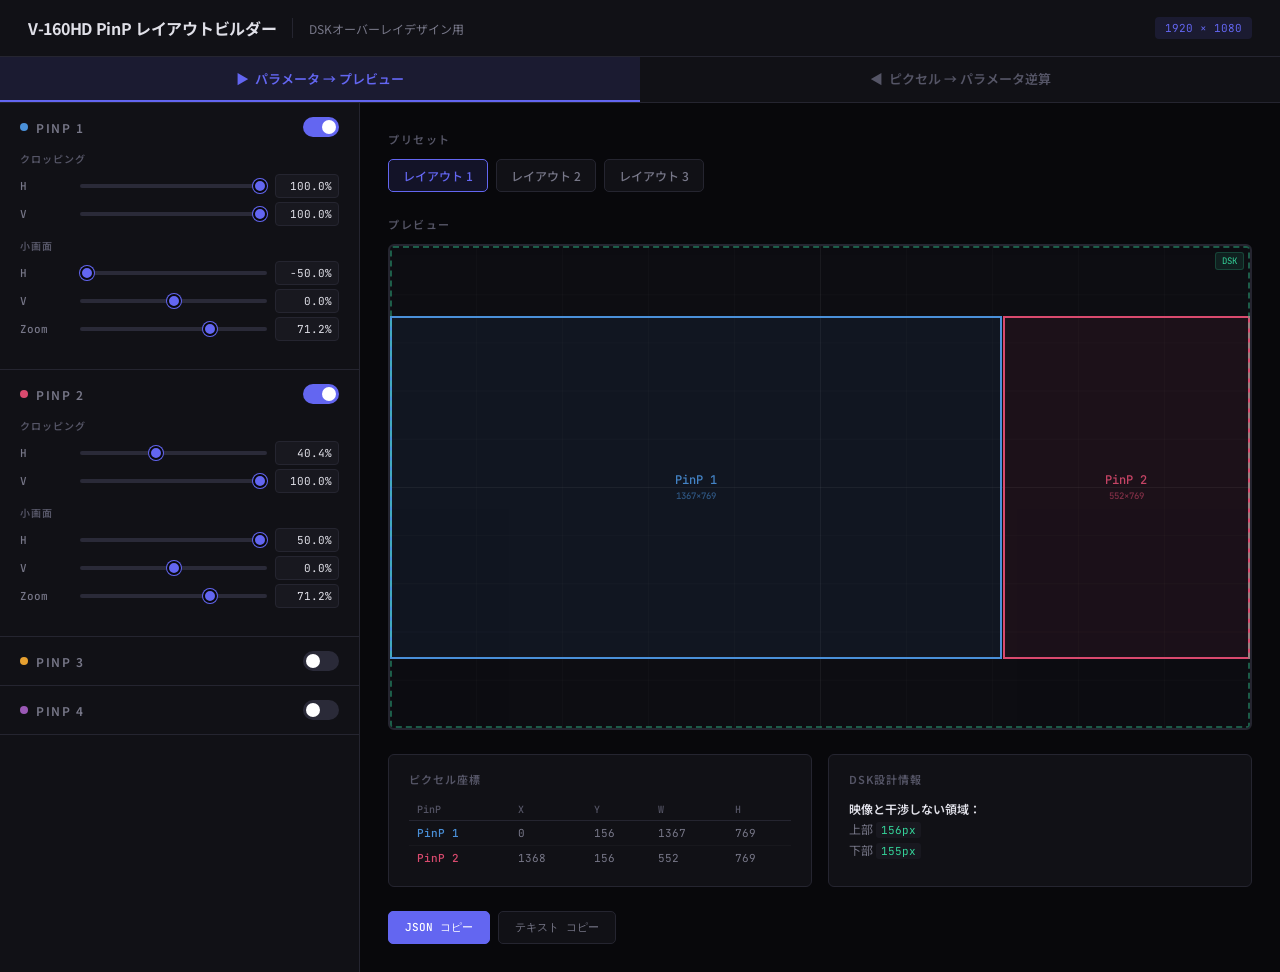
==== v160hd-pinp-builder (1).html @ 489d89f1 "first commit" ====
<!DOCTYPE html>
<html lang="ja">
<head>
<meta charset="UTF-8">
<meta name="viewport" content="width=device-width, initial-scale=1.0">
<title>V-160HD PinP レイアウトビルダー</title>
<style>
  @import url('https://fonts.googleapis.com/css2?family=Noto+Sans+JP:wght@300;400;500;600;700&family=JetBrains+Mono:wght@400;500;600&display=swap');

  :root {
    --bg: #08080b;
    --surface: #111116;
    --surface2: #18181f;
    --border: #252530;
    --border-hover: #3a3a4a;
    --text: #e0e0e8;
    --text-dim: #777788;
    --text-muted: #555566;
    --accent: #6366f1;
    --accent-dim: rgba(99,102,241,0.12);
    --green: #34d399;
    --green-dim: rgba(52,211,153,0.1);
    --orange: #f59e0b;
    --orange-dim: rgba(245,158,11,0.1);
    --mono: 'JetBrains Mono', monospace;
    --sans: 'Noto Sans JP', sans-serif;
  }

  * { margin: 0; padding: 0; box-sizing: border-box; }
  body { font-family: var(--sans); background: var(--bg); color: var(--text); min-height: 100vh; overflow-x: hidden; }

  /* ── App Shell ── */
  .app { display: grid; grid-template-columns: 360px 1fr; grid-template-rows: auto 1fr; min-height: 100vh; }

  /* ── Header ── */
  .header {
    grid-column: 1 / -1; padding: 16px 28px;
    border-bottom: 1px solid var(--border);
    display: flex; align-items: center; gap: 16px; background: var(--surface);
  }
  .header h1 { font-size: 16px; font-weight: 700; letter-spacing: -0.3px; }
  .header .pipe { width: 1px; height: 20px; background: var(--border); }
  .header .subtitle { font-size: 12px; color: var(--text-dim); font-weight: 400; }
  .header .badge { margin-left: auto; font-family: var(--mono); font-size: 11px; color: var(--accent); background: var(--accent-dim); padding: 4px 10px; border-radius: 4px; }

  /* ── Mode tabs ── */
  .mode-tabs {
    grid-column: 1 / -1; display: flex; gap: 0; background: var(--surface);
    border-bottom: 1px solid var(--border);
  }
  .mode-tab {
    flex: 1; padding: 12px 20px; border: none; background: transparent;
    font-family: var(--sans); font-size: 13px; font-weight: 600;
    color: var(--text-muted); cursor: pointer; transition: all 0.15s;
    border-bottom: 2px solid transparent; text-align: center;
  }
  .mode-tab:hover { color: var(--text-dim); }
  .mode-tab.active { color: var(--accent); border-bottom-color: var(--accent); background: var(--accent-dim); }
  .mode-tab .mode-icon { margin-right: 6px; }

  /* ── Sidebar ── */
  .sidebar { background: var(--surface); border-right: 1px solid var(--border); overflow-y: auto; }

  .sidebar-section { border-bottom: 1px solid var(--border); }
  .sidebar-section-header {
    display: flex; align-items: center; justify-content: space-between;
    padding: 14px 20px; cursor: pointer; user-select: none; transition: background 0.15s;
  }
  .sidebar-section-header:hover { background: rgba(255,255,255,0.02); }
  .sidebar-section-header h3 {
    font-size: 12px; font-weight: 600; text-transform: uppercase;
    letter-spacing: 1.5px; color: var(--text-dim);
    display: flex; align-items: center; gap: 8px;
  }
  .sidebar-section-header h3 .dot { width: 8px; height: 8px; border-radius: 50%; flex-shrink: 0; }

  .pinp-toggle {
    width: 36px; height: 20px; border-radius: 10px; background: #2a2a38;
    border: none; cursor: pointer; position: relative; transition: background 0.2s; flex-shrink: 0;
  }
  .pinp-toggle.active { background: var(--accent); }
  .pinp-toggle::after {
    content: ''; position: absolute; width: 14px; height: 14px; border-radius: 50%;
    background: #fff; top: 3px; left: 3px; transition: transform 0.2s;
  }
  .pinp-toggle.active::after { transform: translateX(16px); }

  .sidebar-section-body { padding: 0 20px 16px; }

  .param-group { margin-bottom: 12px; }
  .param-group-title { font-size: 10px; font-weight: 600; text-transform: uppercase; letter-spacing: 1px; color: var(--text-muted); margin-bottom: 8px; }

  .param-row { display: grid; grid-template-columns: 52px 1fr 64px; align-items: center; gap: 8px; margin-bottom: 4px; }
  .param-label { font-size: 11px; color: var(--text-dim); font-family: var(--mono); font-weight: 500; }

  input[type="range"] { -webkit-appearance: none; appearance: none; width: 100%; height: 4px; background: #2a2a38; border-radius: 2px; outline: none; }
  input[type="range"]::-webkit-slider-thumb { -webkit-appearance: none; appearance: none; width: 14px; height: 14px; border-radius: 50%; background: var(--accent); cursor: pointer; border: 2px solid var(--bg); box-shadow: 0 0 0 1px var(--accent); }

  .param-value {
    font-family: var(--mono); font-size: 11px; color: var(--text);
    text-align: right; background: var(--surface2); border: 1px solid var(--border);
    border-radius: 4px; padding: 4px 6px; width: 64px;
  }
  .param-value:focus { outline: none; border-color: var(--accent); }

  /* ── Main ── */
  .main { padding: 28px; display: flex; flex-direction: column; gap: 24px; overflow-y: auto; }
  .preview-label { font-size: 11px; font-weight: 600; text-transform: uppercase; letter-spacing: 1.5px; color: var(--text-muted); margin-bottom: 12px; }

  /* ── Monitor ── */
  .monitor {
    position: relative; width: 100%; aspect-ratio: 16/9;
    background: #0d0d12; border: 2px solid var(--border); border-radius: 6px; overflow: hidden;
  }
  .monitor-grid {
    position: absolute; inset: 0;
    background: linear-gradient(rgba(255,255,255,0.015) 1px, transparent 1px), linear-gradient(90deg, rgba(255,255,255,0.015) 1px, transparent 1px);
    background-size: 10% 10%; pointer-events: none; z-index: 1;
  }
  .monitor-center-h { position: absolute; top: 50%; left: 0; right: 0; height: 1px; background: rgba(255,255,255,0.04); z-index: 1; pointer-events: none; }
  .monitor-center-v { position: absolute; left: 50%; top: 0; bottom: 0; width: 1px; background: rgba(255,255,255,0.04); z-index: 1; pointer-events: none; }
  .dsk-outline { position: absolute; inset: 0; border: 2px dashed var(--green); opacity: 0.4; z-index: 20; pointer-events: none; border-radius: 3px; }
  .dsk-badge { position: absolute; top: 6px; right: 6px; font-family: var(--mono); font-size: 9px; color: var(--green); background: var(--green-dim); border: 1px solid rgba(52,211,153,0.2); padding: 2px 6px; border-radius: 3px; z-index: 21; pointer-events: none; }

  .pinp-rect {
    position: absolute; border: 2px solid; z-index: 5;
    display: flex; align-items: center; justify-content: center; transition: all 0.15s ease-out;
  }
  .pinp-rect-label { font-family: var(--mono); font-size: 12px; font-weight: 500; text-align: center; pointer-events: none; opacity: 0.9; }
  .pinp-rect-label small { display: block; font-size: 9px; opacity: 0.6; margin-top: 2px; }

  .pinp-rect[data-pinp="1"] { border-color: #4a90d9; background: rgba(74,144,217,0.07); }
  .pinp-rect[data-pinp="1"] .pinp-rect-label { color: #4a90d9; }
  .pinp-rect[data-pinp="2"] { border-color: #d94a6e; background: rgba(217,74,110,0.07); }
  .pinp-rect[data-pinp="2"] .pinp-rect-label { color: #d94a6e; }
  .pinp-rect[data-pinp="3"] { border-color: #e6a030; background: rgba(230,160,48,0.07); }
  .pinp-rect[data-pinp="3"] .pinp-rect-label { color: #e6a030; }
  .pinp-rect[data-pinp="4"] { border-color: #9b59b6; background: rgba(155,89,182,0.07); }
  .pinp-rect[data-pinp="4"] .pinp-rect-label { color: #9b59b6; }

  /* ── Output ── */
  .output-section { display: grid; grid-template-columns: 1fr 1fr; gap: 16px; }
  .output-card { background: var(--surface); border: 1px solid var(--border); border-radius: 6px; padding: 16px 20px; }
  .output-card h4 { font-size: 11px; font-weight: 600; text-transform: uppercase; letter-spacing: 1px; color: var(--text-muted); margin-bottom: 12px; }

  .coord-table { width: 100%; border-collapse: collapse; }
  .coord-table th { font-family: var(--mono); font-size: 10px; font-weight: 500; color: var(--text-muted); text-align: left; padding: 4px 8px; border-bottom: 1px solid var(--border); }
  .coord-table td { font-family: var(--mono); font-size: 11px; padding: 5px 8px; border-bottom: 1px solid rgba(255,255,255,0.03); color: var(--text-dim); }
  .coord-table tr:last-child td { border-bottom: none; }
  .coord-table .pinp-name { color: var(--text); font-weight: 500; }

  .dsk-info { font-size: 12px; color: var(--text-dim); line-height: 1.7; }
  .dsk-info strong { color: var(--text); font-weight: 600; }
  .dsk-info code { font-family: var(--mono); font-size: 11px; background: var(--surface2); padding: 1px 5px; border-radius: 3px; color: var(--green); }

  /* ── Presets ── */
  .presets { display: flex; gap: 8px; flex-wrap: wrap; }
  .preset-btn {
    font-family: var(--sans); font-size: 12px; font-weight: 500; padding: 7px 14px;
    border: 1px solid var(--border); border-radius: 5px; background: var(--surface);
    color: var(--text-dim); cursor: pointer; transition: all 0.15s;
  }
  .preset-btn:hover { border-color: var(--border-hover); color: var(--text); background: var(--surface2); }
  .preset-btn.active { border-color: var(--accent); color: var(--accent); background: var(--accent-dim); }

  /* ── Export ── */
  .export-bar { display: flex; gap: 8px; align-items: center; }
  .export-btn {
    font-family: var(--mono); font-size: 11px; font-weight: 500; padding: 8px 16px;
    border: 1px solid var(--border); border-radius: 5px; background: var(--surface);
    color: var(--text-dim); cursor: pointer; transition: all 0.15s;
  }
  .export-btn:hover { border-color: var(--accent); color: var(--accent); }
  .export-btn.primary { background: var(--accent); border-color: var(--accent); color: #fff; }
  .export-btn.primary:hover { opacity: 0.9; }
  .toast { font-size: 11px; color: var(--green); opacity: 0; transition: opacity 0.3s; }
  .toast.show { opacity: 1; }

  /* ═══ Reverse mode specific ═══ */
  .reverse-sidebar-intro {
    padding: 16px 20px;
    border-bottom: 1px solid var(--border);
    font-size: 12px; color: var(--text-dim); line-height: 1.6;
  }
  .reverse-sidebar-intro strong { color: var(--text); }

  .rev-pinp-section { border-bottom: 1px solid var(--border); padding: 16px 20px; }
  .rev-pinp-header {
    display: flex; align-items: center; gap: 8px; margin-bottom: 12px;
  }
  .rev-pinp-header h3 {
    font-size: 12px; font-weight: 600; text-transform: uppercase; letter-spacing: 1.5px; color: var(--text-dim);
    display: flex; align-items: center; gap: 8px;
  }
  .rev-pinp-header .dot { width: 8px; height: 8px; border-radius: 50%; }

  .rev-input-grid { display: grid; grid-template-columns: 1fr 1fr 1fr 1fr; gap: 6px; margin-bottom: 10px; }
  .rev-input-group { display: flex; flex-direction: column; gap: 3px; }
  .rev-input-label { font-family: var(--mono); font-size: 9px; color: var(--text-muted); text-transform: uppercase; letter-spacing: 0.5px; }
  .rev-input {
    font-family: var(--mono); font-size: 12px; color: var(--text);
    background: var(--surface2); border: 1px solid var(--border); border-radius: 4px;
    padding: 6px 8px; width: 100%; text-align: center;
  }
  .rev-input:focus { outline: none; border-color: var(--accent); }
  .rev-input::placeholder { color: var(--text-muted); }

  .rev-result {
    background: var(--surface2); border: 1px solid var(--border); border-radius: 5px;
    padding: 10px 12px; margin-top: 8px;
  }
  .rev-result-title { font-size: 10px; font-weight: 600; color: var(--text-muted); text-transform: uppercase; letter-spacing: 1px; margin-bottom: 6px; }
  .rev-result-row { display: flex; justify-content: space-between; padding: 3px 0; }
  .rev-result-key { font-size: 11px; color: var(--text-dim); }
  .rev-result-val { font-family: var(--mono); font-size: 11px; color: var(--text); font-weight: 500; }
  .rev-result-note { font-size: 10px; color: var(--orange); margin-top: 6px; line-height: 1.5; }

  .rev-add-btn {
    width: 100%; padding: 10px; margin-top: 4px;
    font-family: var(--sans); font-size: 12px; font-weight: 500;
    border: 1px dashed var(--border); border-radius: 5px;
    background: transparent; color: var(--text-muted); cursor: pointer; transition: all 0.15s;
  }
  .rev-add-btn:hover { border-color: var(--accent); color: var(--accent); }

  .rev-remove-btn {
    margin-left: auto; padding: 2px 8px;
    font-family: var(--mono); font-size: 10px;
    border: 1px solid var(--border); border-radius: 3px;
    background: transparent; color: var(--text-muted); cursor: pointer; transition: all 0.15s;
  }
  .rev-remove-btn:hover { border-color: #d94a6e; color: #d94a6e; }

  /* Draw overlay */
  .draw-overlay {
    position: absolute; inset: 0; z-index: 30; cursor: crosshair;
  }
  .draw-rect {
    position: absolute; border: 2px dashed; pointer-events: none; z-index: 31;
  }
  .draw-hint {
    position: absolute; bottom: 8px; left: 50%; transform: translateX(-50%);
    font-family: var(--mono); font-size: 10px; color: var(--text-muted);
    background: rgba(0,0,0,0.7); padding: 4px 10px; border-radius: 4px;
    z-index: 32; pointer-events: none; white-space: nowrap;
  }

  /* Mode container */
  .mode-content { display: none; }
  .mode-content.active { display: contents; }
</style>
</head>
<body>

<div class="app">
  <div class="header">
    <h1>V-160HD PinP レイアウトビルダー</h1>
    <div class="pipe"></div>
    <span class="subtitle">DSKオーバーレイデザイン用</span>
    <span class="badge">1920 × 1080</span>
  </div>

  <div class="mode-tabs">
    <button class="mode-tab active" data-mode="forward"><span class="mode-icon">▶</span>パラメータ → プレビュー</button>
    <button class="mode-tab" data-mode="reverse"><span class="mode-icon">◀</span>ピクセル → パラメータ逆算</button>
  </div>

  <!-- ═══ FORWARD MODE ═══ -->
  <div class="mode-content active" id="mode-forward">
    <div class="sidebar" id="sidebar-forward"></div>
    <div class="main">
      <div>
        <div class="preview-label">プリセット</div>
        <div class="presets" id="presets"></div>
      </div>
      <div>
        <div class="preview-label">プレビュー</div>
        <div class="monitor" id="monitor-forward">
          <div class="monitor-grid"></div>
          <div class="monitor-center-h"></div>
          <div class="monitor-center-v"></div>
          <div class="dsk-outline"></div>
          <div class="dsk-badge">DSK</div>
        </div>
      </div>
      <div class="output-section">
        <div class="output-card">
          <h4>ピクセル座標</h4>
          <table class="coord-table" id="coordTable"><thead><tr><th>PinP</th><th>X</th><th>Y</th><th>W</th><th>H</th></tr></thead><tbody></tbody></table>
        </div>
        <div class="output-card">
          <h4>DSK設計情報</h4>
          <div class="dsk-info" id="dskInfo"></div>
        </div>
      </div>
      <div class="export-bar">
        <button class="export-btn primary" id="copyJson">JSON コピー</button>
        <button class="export-btn" id="copyText">テキスト コピー</button>
        <span class="toast" id="toast">コピーしました</span>
      </div>
    </div>
  </div>

  <!-- ═══ REVERSE MODE ═══ -->
  <div class="mode-content" id="mode-reverse">
    <div class="sidebar" id="sidebar-reverse"></div>
    <div class="main">
      <div>
        <div class="preview-label">プレビュー — モニター上をドラッグして矩形を描画</div>
        <div class="monitor" id="monitor-reverse">
          <div class="monitor-grid"></div>
          <div class="monitor-center-h"></div>
          <div class="monitor-center-v"></div>
          <div class="dsk-outline"></div>
          <div class="dsk-badge">DSK</div>
          <div class="draw-overlay" id="drawOverlay"></div>
        </div>
      </div>
      <div class="output-section">
        <div class="output-card" style="grid-column:1/-1;">
          <h4>逆算結果サマリー</h4>
          <div class="dsk-info" id="revSummary">矩形を追加してください</div>
        </div>
      </div>
      <div class="export-bar">
        <button class="export-btn primary" id="copyRevText">V-160HD設定値コピー</button>
        <span class="toast" id="toast2">コピーしました</span>
      </div>
    </div>
  </div>
</div>

<script>
const W = 1920, H = 1080;
const COLORS = { 1: '#4a90d9', 2: '#d94a6e', 3: '#e6a030', 4: '#9b59b6' };
const COLOR_ARR = ['#4a90d9', '#d94a6e', '#e6a030', '#9b59b6'];

// ═════════════════════════════════════
// FORWARD MODE (existing)
// ═════════════════════════════════════
const fState = {
  pinps: {
    1: { enabled: true, cropH: 100, cropV: 100, posH: 0, posV: 0, zoom: 50, imgH: 0, imgV: 0, imgZoom: 100 },
    2: { enabled: true, cropH: 100, cropV: 100, posH: 0, posV: 0, zoom: 50, imgH: 0, imgV: 0, imgZoom: 100 },
    3: { enabled: false, cropH: 100, cropV: 100, posH: 0, posV: 0, zoom: 50, imgH: 0, imgV: 0, imgZoom: 100 },
    4: { enabled: false, cropH: 100, cropV: 100, posH: 0, posV: 0, zoom: 50, imgH: 0, imgV: 0, imgZoom: 100 },
  },
  activePreset: null
};

const PRESETS = [
  { name: 'レイアウト 1', desc: '左メイン＋右クロップ', config: {
    1: { enabled: true, cropH: 100, cropV: 100, posH: -50, posV: 0, zoom: 71.2, imgH: 0, imgV: 0, imgZoom: 100 },
    2: { enabled: true, cropH: 40.4, cropV: 100, posH: 50, posV: 0, zoom: 71.2, imgH: 0, imgV: 0, imgZoom: 100 },
    3: { enabled: false, cropH: 100, cropV: 100, posH: 0, posV: 0, zoom: 50, imgH: 0, imgV: 0, imgZoom: 100 },
    4: { enabled: false, cropH: 100, cropV: 100, posH: 0, posV: 0, zoom: 50, imgH: 0, imgV: 0, imgZoom: 100 },
  }},
  { name: 'レイアウト 2', desc: '3カラム', config: {
    1: { enabled: true, cropH: 100, cropV: 100, posH: 0, posV: 0, zoom: 56.1, imgH: 0, imgV: 0, imgZoom: 100 },
    2: { enabled: false, cropH: 100, cropV: 100, posH: 0, posV: 0, zoom: 50, imgH: 0, imgV: 0, imgZoom: 100 },
    3: { enabled: true, cropH: 29.2, cropV: 100, posH: -50, posV: 0, zoom: 75, imgH: 0, imgV: 0, imgZoom: 100 },
    4: { enabled: true, cropH: 29.2, cropV: 100, posH: 50, posV: 0, zoom: 75, imgH: 0, imgV: 0, imgZoom: 100 },
  }},
  { name: 'レイアウト 3', desc: '左右均等分割', config: {
    1: { enabled: false, cropH: 100, cropV: 100, posH: 0, posV: 0, zoom: 50, imgH: 0, imgV: 0, imgZoom: 100 },
    2: { enabled: false, cropH: 100, cropV: 100, posH: 0, posV: 0, zoom: 50, imgH: 0, imgV: 0, imgZoom: 100 },
    3: { enabled: true, cropH: 50, cropV: 100, posH: -50, posV: 0, zoom: 100, imgH: 0, imgV: 0, imgZoom: 100 },
    4: { enabled: true, cropH: 50, cropV: 100, posH: 50, posV: 0, zoom: 100, imgH: 0, imgV: 0, imgZoom: 100 },
  }}
];

const PARAMS = [
  { group: 'クロッピング', items: [
    { key: 'cropH', label: 'H', min: 1, max: 100, step: 0.1, unit: '%' },
    { key: 'cropV', label: 'V', min: 1, max: 100, step: 0.1, unit: '%' },
  ]},
  { group: '小画面', items: [
    { key: 'posH', label: 'H', min: -50, max: 50, step: 0.1, unit: '%' },
    { key: 'posV', label: 'V', min: -50, max: 50, step: 0.1, unit: '%' },
    { key: 'zoom', label: 'Zoom', min: 1, max: 100, step: 0.1, unit: '%' },
  ]},
];

function calcRect(p) {
  const zf = p.zoom / 100;
  const visW = W * zf * (p.cropH / 100);
  const visH = H * zf * (p.cropV / 100);
  const x = (W - visW) * ((p.posH + 50) / 100);
  const y = (H - visH) * ((p.posV + 50) / 100);
  return { x: Math.round(x), y: Math.round(y), w: Math.round(visW), h: Math.round(visH) };
}

// ── Reverse: pixel → params (with user-adjustable zoom) ──

// ── Forward sidebar ──
function buildForwardSidebar() {
  const sb = document.getElementById('sidebar-forward');
  sb.innerHTML = '';
  for (let i = 1; i <= 4; i++) {
    const p = fState.pinps[i];
    const color = COLORS[i];
    const section = document.createElement('div');
    section.className = 'sidebar-section';
    const header = document.createElement('div');
    header.className = 'sidebar-section-header';
    header.innerHTML = `<h3><span class="dot" style="background:${color}"></span>PinP ${i}</h3>`;
    const toggle = document.createElement('button');
    toggle.className = 'pinp-toggle' + (p.enabled ? ' active' : '');
    toggle.addEventListener('click', (e) => {
      e.stopPropagation();
      p.enabled = !p.enabled;
      toggle.classList.toggle('active', p.enabled);
      bd.style.display = p.enabled ? 'block' : 'none';
      fState.activePreset = null;
      updatePresetButtons();
      renderForward();
    });
    header.appendChild(toggle);
    const bd = document.createElement('div');
    bd.className = 'sidebar-section-body';
    bd.style.display = p.enabled ? 'block' : 'none';
    for (const group of PARAMS) {
      const g = document.createElement('div');
      g.className = 'param-group';
      g.innerHTML = `<div class="param-group-title">${group.group}</div>`;
      for (const item of group.items) {
        const row = document.createElement('div');
        row.className = 'param-row';
        const slider = document.createElement('input');
        slider.type = 'range'; slider.min = item.min; slider.max = item.max; slider.step = item.step; slider.value = p[item.key];
        const valInput = document.createElement('input');
        valInput.type = 'text'; valInput.className = 'param-value'; valInput.value = p[item.key].toFixed(1) + item.unit;
        slider.addEventListener('input', () => {
          p[item.key] = parseFloat(slider.value);
          valInput.value = p[item.key].toFixed(1) + item.unit;
          fState.activePreset = null; updatePresetButtons(); renderForward();
        });
        valInput.addEventListener('focus', () => { valInput.value = p[item.key].toFixed(1); valInput.select(); });
        valInput.addEventListener('blur', () => {
          let v = parseFloat(valInput.value); if (isNaN(v)) v = p[item.key];
          v = Math.max(item.min, Math.min(item.max, v));
          p[item.key] = v; slider.value = v; valInput.value = v.toFixed(1) + item.unit;
          fState.activePreset = null; updatePresetButtons(); renderForward();
        });
        valInput.addEventListener('keydown', (e) => { if (e.key === 'Enter') valInput.blur(); });
        row.innerHTML = `<span class="param-label">${item.label}</span>`;
        row.appendChild(slider); row.appendChild(valInput); g.appendChild(row);
      }
      bd.appendChild(g);
    }
    header.addEventListener('click', () => { if (!p.enabled) return; bd.style.display = bd.style.display === 'none' ? 'block' : 'none'; });
    section.appendChild(header); section.appendChild(bd); sb.appendChild(section);
  }
}

function buildPresets() {
  const c = document.getElementById('presets'); c.innerHTML = '';
  PRESETS.forEach((pr, idx) => {
    const btn = document.createElement('button');
    btn.className = 'preset-btn'; btn.textContent = pr.name; btn.title = pr.desc; btn.dataset.idx = idx;
    btn.addEventListener('click', () => applyPreset(idx));
    c.appendChild(btn);
  });
}
function applyPreset(idx) {
  const pr = PRESETS[idx];
  for (let i = 1; i <= 4; i++) Object.assign(fState.pinps[i], JSON.parse(JSON.stringify(pr.config[i])));
  fState.activePreset = idx; buildForwardSidebar(); updatePresetButtons(); renderForward();
}
function updatePresetButtons() {
  document.querySelectorAll('.preset-btn').forEach(b => b.classList.toggle('active', parseInt(b.dataset.idx) === fState.activePreset));
}

function renderForward() {
  const mon = document.getElementById('monitor-forward');
  mon.querySelectorAll('.pinp-rect').forEach(el => el.remove());
  const rects = [];
  for (let i = 1; i <= 4; i++) {
    const p = fState.pinps[i]; if (!p.enabled) continue;
    const r = calcRect(p); rects.push({ id: i, ...r });
    const el = document.createElement('div');
    el.className = 'pinp-rect'; el.dataset.pinp = i;
    el.style.left = (r.x/W*100)+'%'; el.style.top = (r.y/H*100)+'%';
    el.style.width = (r.w/W*100)+'%'; el.style.height = (r.h/H*100)+'%'; el.style.zIndex = 4+i;
    el.innerHTML = `<div class="pinp-rect-label">PinP ${i}<small>${r.w}×${r.h}</small></div>`;
    mon.appendChild(el);
  }
  // Coord table
  const tbody = document.querySelector('#coordTable tbody'); tbody.innerHTML = '';
  for (const r of rects) {
    const tr = document.createElement('tr');
    tr.innerHTML = `<td class="pinp-name" style="color:${COLORS[r.id]}">PinP ${r.id}</td><td>${r.x}</td><td>${r.y}</td><td>${r.w}</td><td>${r.h}</td>`;
    tbody.appendChild(tr);
  }
  // DSK info
  const dskInfo = document.getElementById('dskInfo');
  if (!rects.length) { dskInfo.innerHTML = 'PinP未設定。DSKは画面全体を使えます。'; return; }
  let minY=H,maxY=0,minX=W,maxX=0;
  for (const r of rects) { minY=Math.min(minY,r.y); maxY=Math.max(maxY,r.y+r.h); minX=Math.min(minX,r.x); maxX=Math.max(maxX,r.x+r.w); }
  let html = '<strong>映像と干渉しない領域：</strong><br>';
  if (minY>0) html+=`上部 <code>${minY}px</code><br>`;
  if (H-maxY>0) html+=`下部 <code>${H-maxY}px</code><br>`;
  if (minX>0) html+=`左側 <code>${minX}px</code><br>`;
  if (W-maxX>0) html+=`右側 <code>${W-maxX}px</code><br>`;
  if (minY<=0&&H-maxY<=0&&minX<=0&&W-maxX<=0) html+='余白なし<br>';
  const overlaps = [];
  for (let a=0;a<rects.length;a++) for (let b=a+1;b<rects.length;b++) {
    const ra=rects[a],rb=rects[b];
    const ox1=Math.max(ra.x,rb.x),oy1=Math.max(ra.y,rb.y),ox2=Math.min(ra.x+ra.w,rb.x+rb.w),oy2=Math.min(ra.y+ra.h,rb.y+rb.h);
    if (ox1<ox2&&oy1<oy2) overlaps.push({a:ra.id,b:rb.id,x:ox1,y:oy1,w:ox2-ox1,h:oy2-oy1});
  }
  if (overlaps.length) {
    html+='<br><strong style="color:#d94a6e;">⚠ 重なり検出：</strong><br>';
    for (const o of overlaps) {
      const area=o.w*o.h, pct=(area/(W*H)*100).toFixed(1);
      html+=`PinP ${o.a} × PinP ${o.b}：<code>${o.w}×${o.h}px</code>（${area.toLocaleString()}px² / ${pct}%）<br>`;
      html+=`<span style="font-size:11px;color:#888;">位置 X=${o.x} Y=${o.y}〜X=${o.x+o.w} Y=${o.y+o.h}</span><br>`;
    }
  }
  dskInfo.innerHTML = html;
}

// ═════════════════════════════════════
// REVERSE MODE
// ═════════════════════════════════════
// Each rect now stores: { id, x, y, w, h, color, zoom }
// zoom is user-adjustable; cropH, cropV, posH, posV are derived from zoom + pixel rect.
const rState = { rects: [] };
let nextRevId = 1;

// Reverse calc with a given zoom (%).
// Returns null if the requested rect can't be achieved with this zoom.
function reverseCalcWithZoom(rect, zoomPct) {
  const { x, y, w, h } = rect;
  const zf = zoomPct / 100;
  const fullW = W * zf;
  const fullH = H * zf;
  if (fullW < 1 || fullH < 1) return null;

  const cropH = w / fullW * 100;
  const cropV = h / fullH * 100;
  if (cropH > 100.05 || cropV > 100.05) return null; // can't exceed 100% crop

  const availX = W - w;
  const availY = H - h;
  const posH = availX > 0 ? (x / availX * 100 - 50) : 0;
  const posV = availY > 0 ? (y / availY * 100 - 50) : 0;

  const clamp = (v, mn, mx) => Math.max(mn, Math.min(mx, v));
  return {
    zoom: parseFloat(zoomPct.toFixed(1)),
    cropH: clamp(parseFloat(cropH.toFixed(1)), 0.1, 100),
    cropV: clamp(parseFloat(cropV.toFixed(1)), 0.1, 100),
    posH: clamp(parseFloat(posH.toFixed(1)), -50, 50),
    posV: clamp(parseFloat(posV.toFixed(1)), -50, 50),
  };
}

// Compute the valid zoom range for a given rect.
// Min zoom: both cropH and cropV would be 100% → zoom = max(w/W, h/H)
// Max zoom: 100%
function getZoomRange(rect) {
  const minZoom = Math.max(rect.w / W, rect.h / H) * 100;
  return { min: Math.max(1, parseFloat(minZoom.toFixed(1))), max: 100 };
}

// Default zoom for a rect: use min zoom (= largest crop values, most natural)
function defaultZoom(rect) {
  return getZoomRange(rect).min;
}

function buildReverseSidebar() {
  const sb = document.getElementById('sidebar-reverse');
  sb.innerHTML = '';

  const intro = document.createElement('div');
  intro.className = 'reverse-sidebar-intro';
  intro.innerHTML = `<strong>逆算モード</strong><br>ピクセル座標を指定 → Zoomを自由に調整 → CropH/V・位置が連動<br><span style="color:var(--text-muted);font-size:11px;">モニター上ドラッグでも矩形追加可</span>`;
  sb.appendChild(intro);

  for (const rect of rState.rects) {
    const section = document.createElement('div');
    section.className = 'rev-pinp-section';

    // Header
    const header = document.createElement('div');
    header.className = 'rev-pinp-header';
    header.innerHTML = `<h3><span class="dot" style="background:${rect.color}"></span>矩形 ${rect.id}</h3>`;
    const removeBtn = document.createElement('button');
    removeBtn.className = 'rev-remove-btn';
    removeBtn.textContent = '✕ 削除';
    removeBtn.addEventListener('click', () => {
      rState.rects = rState.rects.filter(r => r.id !== rect.id);
      buildReverseSidebar(); renderReverse();
    });
    header.appendChild(removeBtn);
    section.appendChild(header);

    // Pixel inputs: X, Y, W, H
    const pxTitle = document.createElement('div');
    pxTitle.className = 'param-group-title';
    pxTitle.textContent = 'ピクセル指定';
    section.appendChild(pxTitle);

    const grid = document.createElement('div');
    grid.className = 'rev-input-grid';
    const fields = [
      { key: 'x', label: 'X' },
      { key: 'y', label: 'Y' },
      { key: 'w', label: 'W' },
      { key: 'h', label: 'H' },
    ];
    const pixelInputs = {};
    for (const f of fields) {
      const g = document.createElement('div');
      g.className = 'rev-input-group';
      g.innerHTML = `<span class="rev-input-label">${f.label}</span>`;
      const input = document.createElement('input');
      input.type = 'number'; input.className = 'rev-input';
      input.value = rect[f.key];
      pixelInputs[f.key] = input;
      input.addEventListener('input', () => {
        let v = parseInt(input.value);
        if (isNaN(v)) v = 0;
        rect[f.key] = v;
        // Recompute zoom range and clamp
        const range = getZoomRange(rect);
        if (rect.zoom < range.min) rect.zoom = range.min;
        if (rect.zoom > range.max) rect.zoom = range.max;
        rebuildZoomControl();
        updateRevResult(section, rect);
        renderReverse();
      });
      g.appendChild(input);
      grid.appendChild(g);
    }
    section.appendChild(grid);

    // Zoom control: slider + input
    const zoomGroup = document.createElement('div');
    zoomGroup.className = 'param-group';
    zoomGroup.style.marginTop = '12px';

    const zoomTitle = document.createElement('div');
    zoomTitle.className = 'param-group-title';
    zoomTitle.textContent = 'Zoom（自由調整）';
    zoomGroup.appendChild(zoomTitle);

    const zoomRow = document.createElement('div');
    zoomRow.className = 'param-row';

    const zoomLabel = document.createElement('span');
    zoomLabel.className = 'param-label';
    zoomLabel.textContent = 'Zoom';

    const zoomSlider = document.createElement('input');
    zoomSlider.type = 'range';
    zoomSlider.step = '0.1';

    const zoomInput = document.createElement('input');
    zoomInput.type = 'text';
    zoomInput.className = 'param-value';

    function rebuildZoomControl() {
      const range = getZoomRange(rect);
      zoomSlider.min = range.min;
      zoomSlider.max = range.max;
      zoomSlider.value = rect.zoom;
      zoomInput.value = rect.zoom.toFixed(1) + '%';
      // Update range hint
      if (rangeHint) rangeHint.textContent = `範囲: ${range.min}% 〜 ${range.max}%`;
    }

    zoomSlider.addEventListener('input', () => {
      rect.zoom = parseFloat(zoomSlider.value);
      zoomInput.value = rect.zoom.toFixed(1) + '%';
      updateRevResult(section, rect);
      renderReverse();
    });

    zoomInput.addEventListener('focus', () => {
      zoomInput.value = rect.zoom.toFixed(1);
      zoomInput.select();
    });
    zoomInput.addEventListener('blur', () => {
      let v = parseFloat(zoomInput.value);
      const range = getZoomRange(rect);
      if (isNaN(v)) v = rect.zoom;
      v = Math.max(range.min, Math.min(range.max, v));
      rect.zoom = v;
      zoomSlider.value = v;
      zoomInput.value = v.toFixed(1) + '%';
      updateRevResult(section, rect);
      renderReverse();
    });
    zoomInput.addEventListener('keydown', (e) => { if (e.key === 'Enter') zoomInput.blur(); });

    zoomRow.appendChild(zoomLabel);
    zoomRow.appendChild(zoomSlider);
    zoomRow.appendChild(zoomInput);
    zoomGroup.appendChild(zoomRow);

    // Range hint
    const rangeHint = document.createElement('div');
    rangeHint.style.cssText = 'font-family:var(--mono);font-size:10px;color:var(--text-muted);margin-top:4px;';
    zoomGroup.appendChild(rangeHint);

    section.appendChild(zoomGroup);

    // Initialize zoom control
    rebuildZoomControl();

    // Result panel
    const result = document.createElement('div');
    result.className = 'rev-result';
    section.appendChild(result);
    updateRevResult(section, rect);

    sb.appendChild(section);
  }

  // Add button
  const addWrap = document.createElement('div');
  addWrap.style.padding = '12px 20px';
  const addBtn = document.createElement('button');
  addBtn.className = 'rev-add-btn';
  addBtn.textContent = '＋ 矩形を追加';
  addBtn.addEventListener('click', () => { addRevRect(W/4, H/4, W/2, H/2); });
  addWrap.appendChild(addBtn);
  sb.appendChild(addWrap);
}

function updateRevResult(section, rect) {
  const result = section.querySelector('.rev-result');
  if (rect.w <= 0 || rect.h <= 0) {
    result.innerHTML = '<span style="color:var(--text-muted);font-size:11px;">有効なサイズを入力してください</span>';
    return;
  }
  const p = reverseCalcWithZoom(rect, rect.zoom);
  if (!p) {
    result.innerHTML = '<span style="color:#d94a6e;font-size:11px;">このZoom値ではCropが100%を超えます。Zoomを上げてください。</span>';
    return;
  }

  // Verify
  const verify = calcRect({ cropH: p.cropH, cropV: p.cropV, posH: p.posH, posV: p.posV, zoom: p.zoom });
  const hasError = Math.abs(verify.w - rect.w) > 1 || Math.abs(verify.h - rect.h) > 1 ||
                   Math.abs(verify.x - rect.x) > 1 || Math.abs(verify.y - rect.y) > 1;

  let html = `<div class="rev-result-title">V-160HD パラメータ</div>`;
  html += `<div class="rev-result-row"><span class="rev-result-key">クロッピング H</span><span class="rev-result-val">${p.cropH}%</span></div>`;
  html += `<div class="rev-result-row"><span class="rev-result-key">クロッピング V</span><span class="rev-result-val">${p.cropV}%</span></div>`;
  html += `<div class="rev-result-row"><span class="rev-result-key">小画面 H</span><span class="rev-result-val">${p.posH}%</span></div>`;
  html += `<div class="rev-result-row"><span class="rev-result-key">小画面 V</span><span class="rev-result-val">${p.posV}%</span></div>`;
  html += `<div class="rev-result-row"><span class="rev-result-key">小画面 Zoom</span><span class="rev-result-val">${p.zoom}%</span></div>`;
  if (hasError) {
    html += `<div class="rev-result-note">⚠ 丸め誤差（実際: ${verify.w}×${verify.h} @ ${verify.x},${verify.y}）</div>`;
  }
  result.innerHTML = html;
}

function addRevRect(x, y, w, h) {
  const id = nextRevId++;
  const color = COLOR_ARR[(id - 1) % COLOR_ARR.length];
  const r = { id, x: Math.round(x), y: Math.round(y), w: Math.round(w), h: Math.round(h), color, zoom: 0 };
  r.zoom = defaultZoom(r);
  rState.rects.push(r);
  buildReverseSidebar();
  renderReverse();
}

function renderReverse() {
  const mon = document.getElementById('monitor-reverse');
  mon.querySelectorAll('.pinp-rect').forEach(el => el.remove());
  for (const rect of rState.rects) {
    if (rect.w <= 0 || rect.h <= 0) continue;
    const el = document.createElement('div');
    el.className = 'pinp-rect';
    el.style.borderColor = rect.color;
    el.style.background = rect.color.replace(')', ',0.07)').replace('rgb', 'rgba');
    el.style.left = (rect.x/W*100)+'%'; el.style.top = (rect.y/H*100)+'%';
    el.style.width = (rect.w/W*100)+'%'; el.style.height = (rect.h/H*100)+'%';
    el.style.zIndex = 5 + rect.id;
    el.innerHTML = `<div class="pinp-rect-label" style="color:${rect.color}">矩形 ${rect.id}<small>${rect.w}×${rect.h}</small></div>`;
    mon.appendChild(el);
  }
  updateRevSummary();
}

function updateRevSummary() {
  const el = document.getElementById('revSummary');
  if (!rState.rects.length) { el.innerHTML = '矩形を追加してください'; return; }
  let html = '';
  for (const rect of rState.rects) {
    if (rect.w <= 0 || rect.h <= 0) continue;
    const p = reverseCalcWithZoom(rect, rect.zoom);
    if (!p) { html += `<strong style="color:${rect.color}">矩形 ${rect.id}</strong> — Zoom値を確認してください<br>`; continue; }
    html += `<strong style="color:${rect.color}">矩形 ${rect.id}</strong>（${rect.x}, ${rect.y}, ${rect.w}×${rect.h}）<br>`;
    html += `&nbsp;&nbsp;Crop H:<code>${p.cropH}%</code> V:<code>${p.cropV}%</code> `;
    html += `Pos H:<code>${p.posH}%</code> V:<code>${p.posV}%</code> `;
    html += `Zoom:<code>${p.zoom}%</code><br>`;
  }
  el.innerHTML = html;
}

// ── Draw on monitor ──
const drawOverlay = document.getElementById('drawOverlay');
let drawing = false, drawStart = null, drawEl = null;

drawOverlay.addEventListener('mousedown', (e) => {
  const monRect = drawOverlay.getBoundingClientRect();
  drawing = true;
  drawStart = {
    xPx: e.clientX - monRect.left,
    yPx: e.clientY - monRect.top,
    monW: monRect.width,
    monH: monRect.height
  };
  drawEl = document.createElement('div');
  drawEl.className = 'draw-rect';
  const color = COLOR_ARR[(nextRevId - 1) % COLOR_ARR.length];
  drawEl.style.borderColor = color;
  drawEl.style.background = color.replace(')', ',0.1)').replace('rgb', 'rgba');
  drawOverlay.appendChild(drawEl);
});

drawOverlay.addEventListener('mousemove', (e) => {
  if (!drawing || !drawEl) return;
  const monRect = drawOverlay.getBoundingClientRect();
  const cx = e.clientX - monRect.left;
  const cy = e.clientY - monRect.top;
  const x1 = Math.min(drawStart.xPx, cx);
  const y1 = Math.min(drawStart.yPx, cy);
  const x2 = Math.max(drawStart.xPx, cx);
  const y2 = Math.max(drawStart.yPx, cy);
  drawEl.style.left = (x1/drawStart.monW*100)+'%';
  drawEl.style.top = (y1/drawStart.monH*100)+'%';
  drawEl.style.width = ((x2-x1)/drawStart.monW*100)+'%';
  drawEl.style.height = ((y2-y1)/drawStart.monH*100)+'%';
});

drawOverlay.addEventListener('mouseup', (e) => {
  if (!drawing) return;
  drawing = false;
  if (drawEl) { drawEl.remove(); drawEl = null; }
  const monRect = drawOverlay.getBoundingClientRect();
  const cx = e.clientX - monRect.left;
  const cy = e.clientY - monRect.top;
  const x1 = Math.min(drawStart.xPx, cx) / drawStart.monW * W;
  const y1 = Math.min(drawStart.yPx, cy) / drawStart.monH * H;
  const x2 = Math.max(drawStart.xPx, cx) / drawStart.monW * W;
  const y2 = Math.max(drawStart.yPx, cy) / drawStart.monH * H;
  const rw = x2 - x1, rh = y2 - y1;
  if (rw > 20 && rh > 20) {
    addRevRect(x1, y1, rw, rh);
  }
  drawStart = null;
});

drawOverlay.addEventListener('mouseleave', () => {
  if (drawing && drawEl) { drawEl.remove(); drawEl = null; }
  drawing = false;
});

// ── Mode switching ──
document.querySelectorAll('.mode-tab').forEach(tab => {
  tab.addEventListener('click', () => {
    document.querySelectorAll('.mode-tab').forEach(t => t.classList.remove('active'));
    document.querySelectorAll('.mode-content').forEach(c => c.classList.remove('active'));
    tab.classList.add('active');
    document.getElementById('mode-' + tab.dataset.mode).classList.add('active');
  });
});

// ── Export reverse ──
document.getElementById('copyRevText').addEventListener('click', () => {
  let text = `V-160HD PinP 逆算結果 (1920×1080)\n${'─'.repeat(40)}\n`;
  for (const rect of rState.rects) {
    if (rect.w <= 0 || rect.h <= 0) continue;
    const p = reverseCalcWithZoom(rect, rect.zoom);
    if (!p) continue;
    text += `\n矩形 ${rect.id} (X=${rect.x} Y=${rect.y} W=${rect.w} H=${rect.h})\n`;
    text += `  クロッピング: H(${p.cropH}%) V(${p.cropV}%)\n`;
    text += `  小画面: H(${p.posH}%) V(${p.posV}%) Zoom(${p.zoom}%)\n`;
  }
  navigator.clipboard.writeText(text).then(() => {
    const t = document.getElementById('toast2');
    t.classList.add('show'); setTimeout(() => t.classList.remove('show'), 1500);
  });
});

// Forward export
document.getElementById('copyJson').addEventListener('click', () => {
  const data = { resolution: '1920x1080', pinps: [] };
  for (let i=1;i<=4;i++) { const p=fState.pinps[i]; if(!p.enabled)continue; const r=calcRect(p);
    data.pinps.push({id:i,params:{cropH:p.cropH,cropV:p.cropV,posH:p.posH,posV:p.posV,zoom:p.zoom},pixel:r});
  }
  navigator.clipboard.writeText(JSON.stringify(data,null,2)).then(()=>{
    const t=document.getElementById('toast'); t.classList.add('show'); setTimeout(()=>t.classList.remove('show'),1500);
  });
});
document.getElementById('copyText').addEventListener('click', () => {
  let text = `V-160HD PinP レイアウト (1920×1080)\n${'─'.repeat(40)}\n`;
  for (let i=1;i<=4;i++) { const p=fState.pinps[i]; if(!p.enabled)continue; const r=calcRect(p);
    text += `\nPinP ${i}\n  クロッピング: H(${p.cropH}%) V(${p.cropV}%)\n  小画面: H(${p.posH}%) V(${p.posV}%) Zoom(${p.zoom}%)\n  ピクセル: X=${r.x} Y=${r.y} W=${r.w} H=${r.h}\n`;
  }
  navigator.clipboard.writeText(text).then(()=>{
    const t=document.getElementById('toast'); t.classList.add('show'); setTimeout(()=>t.classList.remove('show'),1500);
  });
});

// ── Init ──
buildPresets();
applyPreset(0);
buildReverseSidebar();
renderReverse();
</script>
</body>
</html>
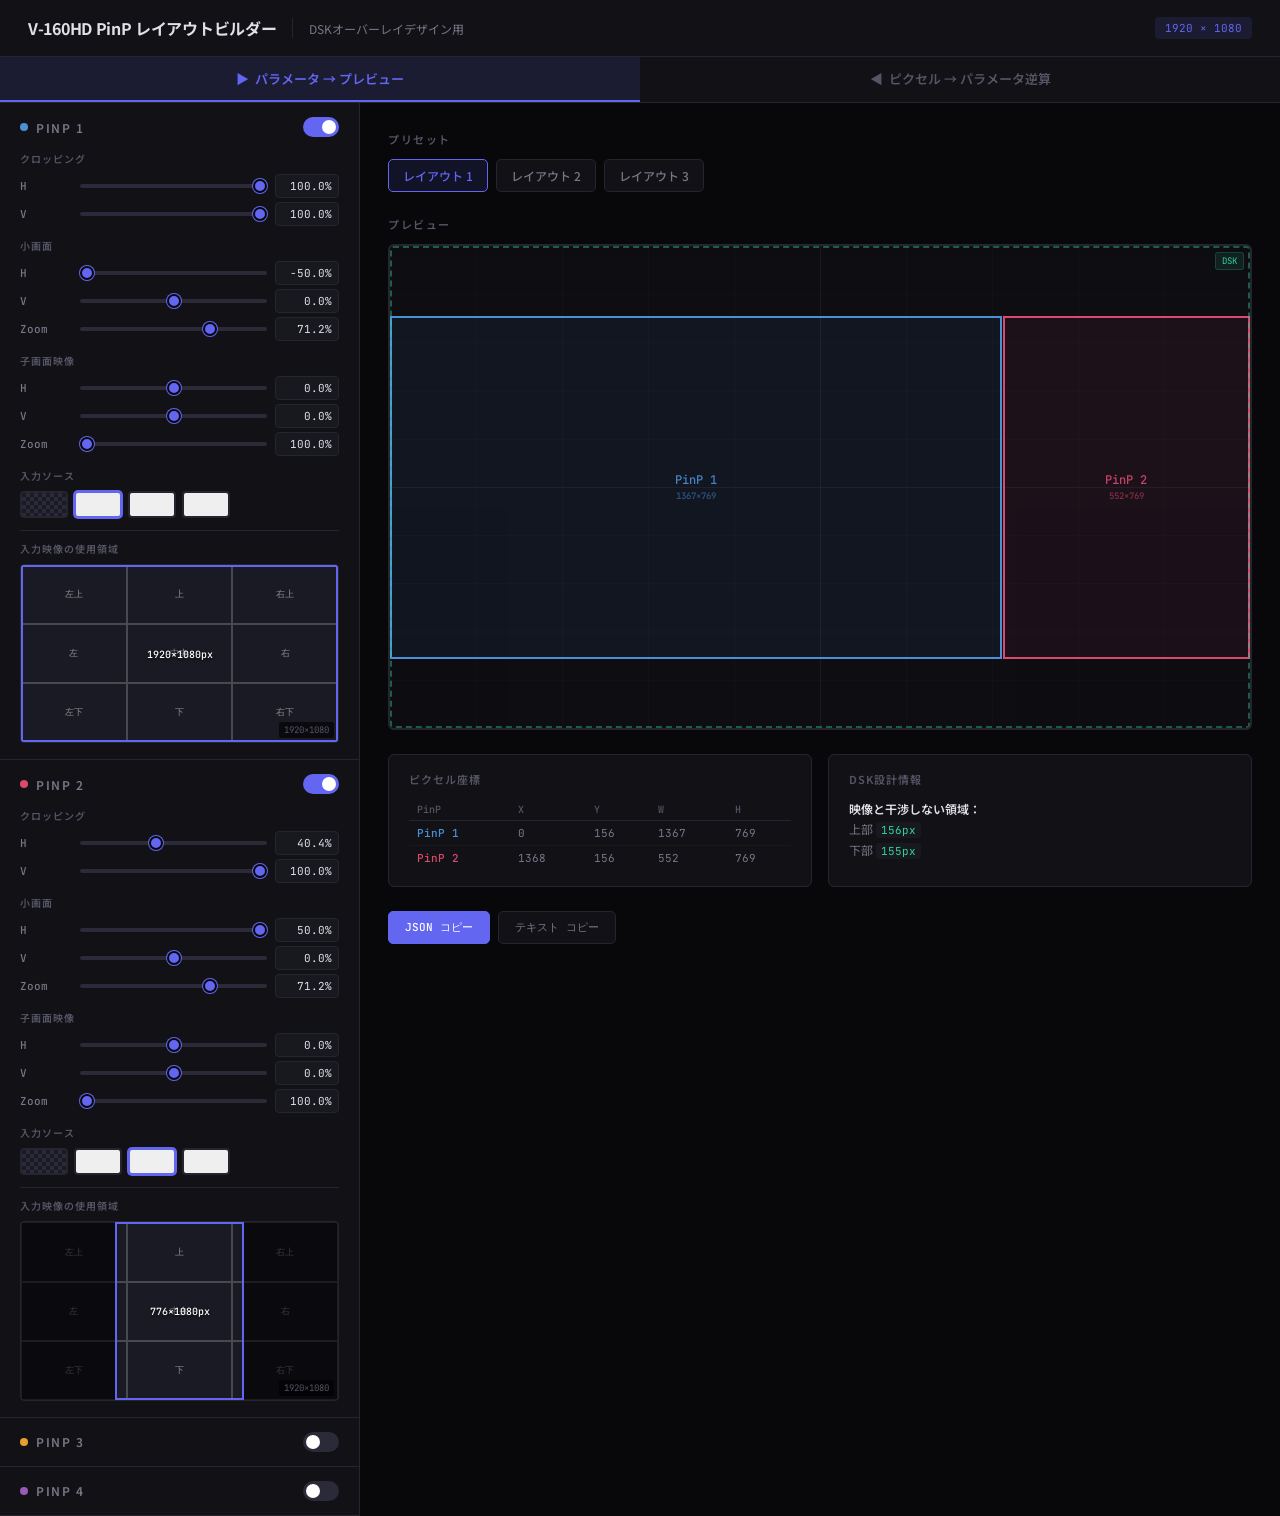
==== commit cb55bbba: "add" ====
--- a/v160hd-pinp-builder (1).html
+++ b/v160hd-pinp-builder (1).html
@@ -153,6 +153,26 @@
   .dsk-info strong { color: var(--text); font-weight: 600; }
   .dsk-info code { font-family: var(--mono); font-size: 11px; background: var(--surface2); padding: 1px 5px; border-radius: 3px; color: var(--green); }
 
+  /* ── Image selector ── */
+  .image-selector { display: flex; gap: 6px; flex-wrap: wrap; align-items: center; }
+  .image-selector-label { font-size: 11px; color: var(--text-muted); margin-right: 4px; }
+  .image-btn {
+    width: 48px; height: 27px; border-radius: 4px; overflow: hidden;
+    border: 2px solid var(--border); cursor: pointer; transition: all 0.15s;
+    background-size: cover; background-position: center;
+  }
+  .image-btn:hover { border-color: var(--border-hover); }
+  .image-btn.active { border-color: var(--accent); box-shadow: 0 0 0 1px var(--accent); }
+  .image-btn.grid-pattern {
+    background: linear-gradient(45deg, #2a2a38 25%, transparent 25%),
+                linear-gradient(-45deg, #2a2a38 25%, transparent 25%),
+                linear-gradient(45deg, transparent 75%, #2a2a38 75%),
+                linear-gradient(-45deg, transparent 75%, #2a2a38 75%);
+    background-size: 8px 8px;
+    background-position: 0 0, 0 4px, 4px -4px, -4px 0px;
+    background-color: #1a1a24;
+  }
+
   /* ── Presets ── */
   .presets { display: flex; gap: 8px; flex-wrap: wrap; }
   .preset-btn {
@@ -214,6 +234,53 @@
   .rev-result-key { font-size: 11px; color: var(--text-dim); }
   .rev-result-val { font-family: var(--mono); font-size: 11px; color: var(--text); font-weight: 500; }
   .rev-result-note { font-size: 10px; color: var(--orange); margin-top: 6px; line-height: 1.5; }
+
+  /* Crop preview */
+  .crop-preview-wrap {
+    margin-top: 10px; padding-top: 10px; border-top: 1px solid var(--border);
+  }
+  .crop-preview-title { font-size: 10px; font-weight: 600; color: var(--text-muted); text-transform: uppercase; letter-spacing: 1px; margin-bottom: 8px; }
+  .crop-preview {
+    position: relative; width: 100%; aspect-ratio: 16/9;
+    background: #1a1a24; border: 1px solid var(--border); border-radius: 4px; overflow: hidden;
+  }
+  .crop-preview-full {
+    position: absolute; inset: 0;
+    display: grid; grid-template-columns: repeat(3, 1fr); grid-template-rows: repeat(3, 1fr);
+    background-size: cover; background-position: center;
+  }
+  .crop-preview-full.has-image .grid-cell {
+    background: transparent !important;
+    border-color: rgba(255,255,255,0.2);
+  }
+  .crop-preview-full .grid-cell {
+    display: flex; align-items: center; justify-content: center;
+    font-family: var(--mono); font-size: 9px; color: rgba(255,255,255,0.5);
+    border: 1px solid rgba(255,255,255,0.1);
+  }
+  .crop-preview-full .grid-cell:nth-child(1) { background: rgba(231,76,60,0.3); }
+  .crop-preview-full .grid-cell:nth-child(2) { background: rgba(241,196,15,0.3); }
+  .crop-preview-full .grid-cell:nth-child(3) { background: rgba(46,204,113,0.3); }
+  .crop-preview-full .grid-cell:nth-child(4) { background: rgba(155,89,182,0.3); }
+  .crop-preview-full .grid-cell:nth-child(5) { background: rgba(52,152,219,0.4); }
+  .crop-preview-full .grid-cell:nth-child(6) { background: rgba(230,126,34,0.3); }
+  .crop-preview-full .grid-cell:nth-child(7) { background: rgba(26,188,156,0.3); }
+  .crop-preview-full .grid-cell:nth-child(8) { background: rgba(142,68,173,0.3); }
+  .crop-preview-full .grid-cell:nth-child(9) { background: rgba(241,196,15,0.3); }
+  .crop-preview-area {
+    position: absolute; border: 2px solid var(--accent);
+    box-shadow: 0 0 0 2000px rgba(0,0,0,0.6);
+  }
+  .crop-preview-label {
+    position: absolute; bottom: 4px; right: 4px;
+    font-family: var(--mono); font-size: 9px; color: var(--text-muted);
+    background: rgba(0,0,0,0.6); padding: 2px 5px; border-radius: 2px; z-index: 5;
+  }
+  .crop-preview-size {
+    position: absolute; top: 50%; left: 50%; transform: translate(-50%, -50%);
+    font-family: var(--mono); font-size: 10px; color: #fff; font-weight: 500;
+    text-shadow: 0 1px 3px rgba(0,0,0,0.8); z-index: 5;
+  }
 
   .rev-add-btn {
     width: 100%; padding: 10px; margin-top: 4px;
@@ -335,15 +402,23 @@
 const COLORS = { 1: '#4a90d9', 2: '#d94a6e', 3: '#e6a030', 4: '#9b59b6' };
 const COLOR_ARR = ['#4a90d9', '#d94a6e', '#e6a030', '#9b59b6'];
 
+// Sample images
+const SAMPLE_IMAGES = [
+  { id: 'grid', name: 'グリッド', path: null },
+  { id: 'person', name: '人物', path: 'images/person.jpg' },
+  { id: 'slide', name: 'スライド', path: 'images/slide.jpg' },
+  { id: 'room', name: '部屋', path: 'images/room.jpg' },
+];
+
 // ═════════════════════════════════════
 // FORWARD MODE (existing)
 // ═════════════════════════════════════
 const fState = {
   pinps: {
-    1: { enabled: true, cropH: 100, cropV: 100, posH: 0, posV: 0, zoom: 50, imgH: 0, imgV: 0, imgZoom: 100 },
-    2: { enabled: true, cropH: 100, cropV: 100, posH: 0, posV: 0, zoom: 50, imgH: 0, imgV: 0, imgZoom: 100 },
-    3: { enabled: false, cropH: 100, cropV: 100, posH: 0, posV: 0, zoom: 50, imgH: 0, imgV: 0, imgZoom: 100 },
-    4: { enabled: false, cropH: 100, cropV: 100, posH: 0, posV: 0, zoom: 50, imgH: 0, imgV: 0, imgZoom: 100 },
+    1: { enabled: true, cropH: 100, cropV: 100, posH: 0, posV: 0, zoom: 50, imgH: 0, imgV: 0, imgZoom: 100, imageId: 'person' },
+    2: { enabled: true, cropH: 100, cropV: 100, posH: 0, posV: 0, zoom: 50, imgH: 0, imgV: 0, imgZoom: 100, imageId: 'slide' },
+    3: { enabled: false, cropH: 100, cropV: 100, posH: 0, posV: 0, zoom: 50, imgH: 0, imgV: 0, imgZoom: 100, imageId: 'room' },
+    4: { enabled: false, cropH: 100, cropV: 100, posH: 0, posV: 0, zoom: 50, imgH: 0, imgV: 0, imgZoom: 100, imageId: 'grid' },
   },
   activePreset: null
 };
@@ -377,7 +452,12 @@
   { group: '小画面', items: [
     { key: 'posH', label: 'H', min: -50, max: 50, step: 0.1, unit: '%' },
     { key: 'posV', label: 'V', min: -50, max: 50, step: 0.1, unit: '%' },
-    { key: 'zoom', label: 'Zoom', min: 1, max: 100, step: 0.1, unit: '%' },
+    { key: 'zoom', label: 'Zoom', min: 0, max: 100, step: 0.1, unit: '%' },
+  ]},
+  { group: '子画面映像', items: [
+    { key: 'imgH', label: 'H', min: -50, max: 50, step: 0.1, unit: '%' },
+    { key: 'imgV', label: 'V', min: -50, max: 50, step: 0.1, unit: '%' },
+    { key: 'imgZoom', label: 'Zoom', min: 100, max: 400, step: 1, unit: '%' },
   ]},
 ];
 
@@ -448,9 +528,91 @@
       }
       bd.appendChild(g);
     }
+
+    // Image selector for this PinP
+    const imgGroup = document.createElement('div');
+    imgGroup.className = 'param-group';
+    imgGroup.innerHTML = `<div class="param-group-title">入力ソース</div>`;
+    const imgSelector = document.createElement('div');
+    imgSelector.className = 'image-selector';
+    SAMPLE_IMAGES.forEach(img => {
+      const btn = document.createElement('button');
+      btn.className = 'image-btn' + (p.imageId === img.id ? ' active' : '');
+      btn.title = img.name;
+      btn.dataset.imgId = img.id;
+      if (img.path) {
+        btn.style.backgroundImage = `url(${img.path})`;
+      } else {
+        btn.classList.add('grid-pattern');
+      }
+      btn.addEventListener('click', () => {
+        p.imageId = img.id;
+        imgSelector.querySelectorAll('.image-btn').forEach(b => b.classList.remove('active'));
+        btn.classList.add('active');
+        updateForwardCropPreview(cropPreview, p);
+        renderForward();
+      });
+      imgSelector.appendChild(btn);
+    });
+    imgGroup.appendChild(imgSelector);
+    bd.appendChild(imgGroup);
+
+    // Crop preview for forward mode
+    const cropPreview = document.createElement('div');
+    cropPreview.className = 'crop-preview-wrap';
+    cropPreview.dataset.pinp = i;
+    bd.appendChild(cropPreview);
+    updateForwardCropPreview(cropPreview, p);
+
     header.addEventListener('click', () => { if (!p.enabled) return; bd.style.display = bd.style.display === 'none' ? 'block' : 'none'; });
     section.appendChild(header); section.appendChild(bd); sb.appendChild(section);
   }
+}
+
+const GRID_LABELS = ['左上', '上', '右上', '左', '中央', '右', '左下', '下', '右下'];
+
+function updateForwardCropPreview(el, p) {
+  // クロップ領域（子画面映像Zoom適用前）
+  const cropW = Math.round(W * p.cropH / 100);
+  const cropH_px = Math.round(H * p.cropV / 100);
+
+  // 子画面映像Zoom適用後の実際に見える領域
+  const imgZf = p.imgZoom / 100;
+  const visibleW = p.cropH / imgZf;
+  const visibleH = p.cropV / imgZf;
+  const visibleWpx = Math.round(W * visibleW / 100);
+  const visibleHpx = Math.round(H * visibleH / 100);
+
+  // 子画面映像の位置オフセット（imgH, imgV）
+  const offsetX = (100 - visibleW) * ((p.imgH + 50) / 100);
+  const offsetY = (100 - visibleH) * ((p.imgV + 50) / 100);
+
+  const imgData = SAMPLE_IMAGES.find(img => img.id === p.imageId) || SAMPLE_IMAGES[0];
+  const imagePath = imgData.path;
+  const gridCells = GRID_LABELS.map(l => `<div class="grid-cell">${l}</div>`).join('');
+  const imageStyle = imagePath ? `background-image:url(${imagePath});` : '';
+  const imageClass = imagePath ? ' has-image' : '';
+
+  let html = `<div class="crop-preview-title">入力映像の使用領域</div>
+    <div class="crop-preview">
+      <div class="crop-preview-full${imageClass}" style="${imageStyle}">${gridCells}</div>`;
+
+  // クロップ領域（薄い枠で表示）- imgZoom適用前の範囲
+  if (p.imgZoom > 100) {
+    html += `<div style="position:absolute;left:${(100-p.cropH)/2}%;top:${(100-p.cropV)/2}%;width:${p.cropH}%;height:${p.cropV}%;border:2px dashed rgba(255,255,255,0.4);z-index:3;pointer-events:none;"></div>`;
+  }
+
+  // 実際に見える領域（imgZoom適用後）
+  html += `<div class="crop-preview-area" style="left:${offsetX}%;top:${offsetY}%;width:${visibleW}%;height:${visibleH}%"></div>`;
+  html += `<div class="crop-preview-size">${visibleWpx}×${visibleHpx}px</div>`;
+  html += `<div class="crop-preview-label">1920×1080</div>
+    </div>`;
+
+  if (p.imgZoom > 100) {
+    html += `<div style="font-size:10px;color:var(--text-muted);margin-top:4px;">点線=クロップ枠 / 実線=映像Zoom ${p.imgZoom}%後</div>`;
+  }
+
+  el.innerHTML = html;
 }
 
 function buildPresets() {
@@ -462,9 +624,14 @@
     c.appendChild(btn);
   });
 }
+
 function applyPreset(idx) {
   const pr = PRESETS[idx];
-  for (let i = 1; i <= 4; i++) Object.assign(fState.pinps[i], JSON.parse(JSON.stringify(pr.config[i])));
+  for (let i = 1; i <= 4; i++) {
+    const currentImageId = fState.pinps[i].imageId; // 画像設定を保持
+    Object.assign(fState.pinps[i], JSON.parse(JSON.stringify(pr.config[i])));
+    fState.pinps[i].imageId = currentImageId; // 画像設定を復元
+  }
   fState.activePreset = idx; buildForwardSidebar(); updatePresetButtons(); renderForward();
 }
 function updatePresetButtons() {
@@ -518,6 +685,12 @@
     }
   }
   dskInfo.innerHTML = html;
+
+  // Update crop previews in sidebar
+  document.querySelectorAll('#sidebar-forward .crop-preview-wrap').forEach(el => {
+    const pinpId = parseInt(el.dataset.pinp);
+    updateForwardCropPreview(el, fState.pinps[pinpId]);
+  });
 }
 
 // ═════════════════════════════════════
@@ -561,7 +734,7 @@
 // Max zoom: 100%
 function getZoomRange(rect) {
   const minZoom = Math.max(rect.w / W, rect.h / H) * 100;
-  return { min: Math.max(1, parseFloat(minZoom.toFixed(1))), max: 100 };
+  return { min: Math.max(0, parseFloat(minZoom.toFixed(1))), max: 100 };
 }
 
 // Default zoom for a rect: use min zoom (= largest crop values, most natural)
@@ -623,10 +796,6 @@
         let v = parseInt(input.value);
         if (isNaN(v)) v = 0;
         rect[f.key] = v;
-        // Recompute zoom range and clamp
-        const range = getZoomRange(rect);
-        if (rect.zoom < range.min) rect.zoom = range.min;
-        if (rect.zoom > range.max) rect.zoom = range.max;
         rebuildZoomControl();
         updateRevResult(section, rect);
         renderReverse();
@@ -636,6 +805,34 @@
     }
     section.appendChild(grid);
 
+    // Image selector for this rect
+    const imgGroup = document.createElement('div');
+    imgGroup.className = 'param-group';
+    imgGroup.style.marginTop = '12px';
+    imgGroup.innerHTML = `<div class="param-group-title">入力ソース</div>`;
+    const imgSelector = document.createElement('div');
+    imgSelector.className = 'image-selector';
+    SAMPLE_IMAGES.forEach(img => {
+      const btn = document.createElement('button');
+      btn.className = 'image-btn' + (rect.imageId === img.id ? ' active' : '');
+      btn.title = img.name;
+      if (img.path) {
+        btn.style.backgroundImage = `url(${img.path})`;
+      } else {
+        btn.classList.add('grid-pattern');
+      }
+      btn.addEventListener('click', () => {
+        rect.imageId = img.id;
+        imgSelector.querySelectorAll('.image-btn').forEach(b => b.classList.remove('active'));
+        btn.classList.add('active');
+        updateRevResult(section, rect);
+        renderReverse();
+      });
+      imgSelector.appendChild(btn);
+    });
+    imgGroup.appendChild(imgSelector);
+    section.appendChild(imgGroup);
+
     // Zoom control: slider + input
     const zoomGroup = document.createElement('div');
     zoomGroup.className = 'param-group';
@@ -662,13 +859,13 @@
     zoomInput.className = 'param-value';
 
     function rebuildZoomControl() {
-      const range = getZoomRange(rect);
-      zoomSlider.min = range.min;
-      zoomSlider.max = range.max;
+      zoomSlider.min = 0;
+      zoomSlider.max = 100;
       zoomSlider.value = rect.zoom;
       zoomInput.value = rect.zoom.toFixed(1) + '%';
       // Update range hint
-      if (rangeHint) rangeHint.textContent = `範囲: ${range.min}% 〜 ${range.max}%`;
+      const range = getZoomRange(rect);
+      if (rangeHint) rangeHint.textContent = `有効範囲: ${range.min}% 〜 ${range.max}%`;
     }
 
     zoomSlider.addEventListener('input', () => {
@@ -684,9 +881,8 @@
     });
     zoomInput.addEventListener('blur', () => {
       let v = parseFloat(zoomInput.value);
-      const range = getZoomRange(rect);
       if (isNaN(v)) v = rect.zoom;
-      v = Math.max(range.min, Math.min(range.max, v));
+      v = Math.max(0, Math.min(100, v));
       rect.zoom = v;
       zoomSlider.value = v;
       zoomInput.value = v.toFixed(1) + '%';
@@ -756,13 +952,33 @@
   if (hasError) {
     html += `<div class="rev-result-note">⚠ 丸め誤差（実際: ${verify.w}×${verify.h} @ ${verify.x},${verify.y}）</div>`;
   }
+
+  // Crop preview - 入力映像のどの領域が使われるか表示
+  const cropW = Math.round(W * p.cropH / 100);
+  const cropH_px = Math.round(H * p.cropV / 100);
+  const imgData = SAMPLE_IMAGES.find(img => img.id === rect.imageId) || SAMPLE_IMAGES[0];
+  const imagePath = imgData.path;
+  const gridCells = GRID_LABELS.map(l => `<div class="grid-cell">${l}</div>`).join('');
+  const imageStyle = imagePath ? `background-image:url(${imagePath});` : '';
+  const imageClass = imagePath ? ' has-image' : '';
+  html += `<div class="crop-preview-wrap">`;
+  html += `<div class="crop-preview-title">入力映像のクロップ領域</div>`;
+  html += `<div class="crop-preview">`;
+  html += `<div class="crop-preview-full${imageClass}" style="${imageStyle}">${gridCells}</div>`;
+  html += `<div class="crop-preview-area" style="left:${p.cropH < 100 ? (100-p.cropH)/2 : 0}%;top:${p.cropV < 100 ? (100-p.cropV)/2 : 0}%;width:${p.cropH}%;height:${p.cropV}%"></div>`;
+  html += `<div class="crop-preview-size">${cropW}×${cropH_px}px</div>`;
+  html += `<div class="crop-preview-label">1920×1080</div>`;
+  html += `</div>`;
+  html += `</div>`;
+
   result.innerHTML = html;
 }
 
 function addRevRect(x, y, w, h) {
   const id = nextRevId++;
   const color = COLOR_ARR[(id - 1) % COLOR_ARR.length];
-  const r = { id, x: Math.round(x), y: Math.round(y), w: Math.round(w), h: Math.round(h), color, zoom: 0 };
+  const imageId = SAMPLE_IMAGES[(id - 1) % SAMPLE_IMAGES.length].id;
+  const r = { id, x: Math.round(x), y: Math.round(y), w: Math.round(w), h: Math.round(h), color, zoom: 0, imageId };
   r.zoom = defaultZoom(r);
   rState.rects.push(r);
   buildReverseSidebar();
